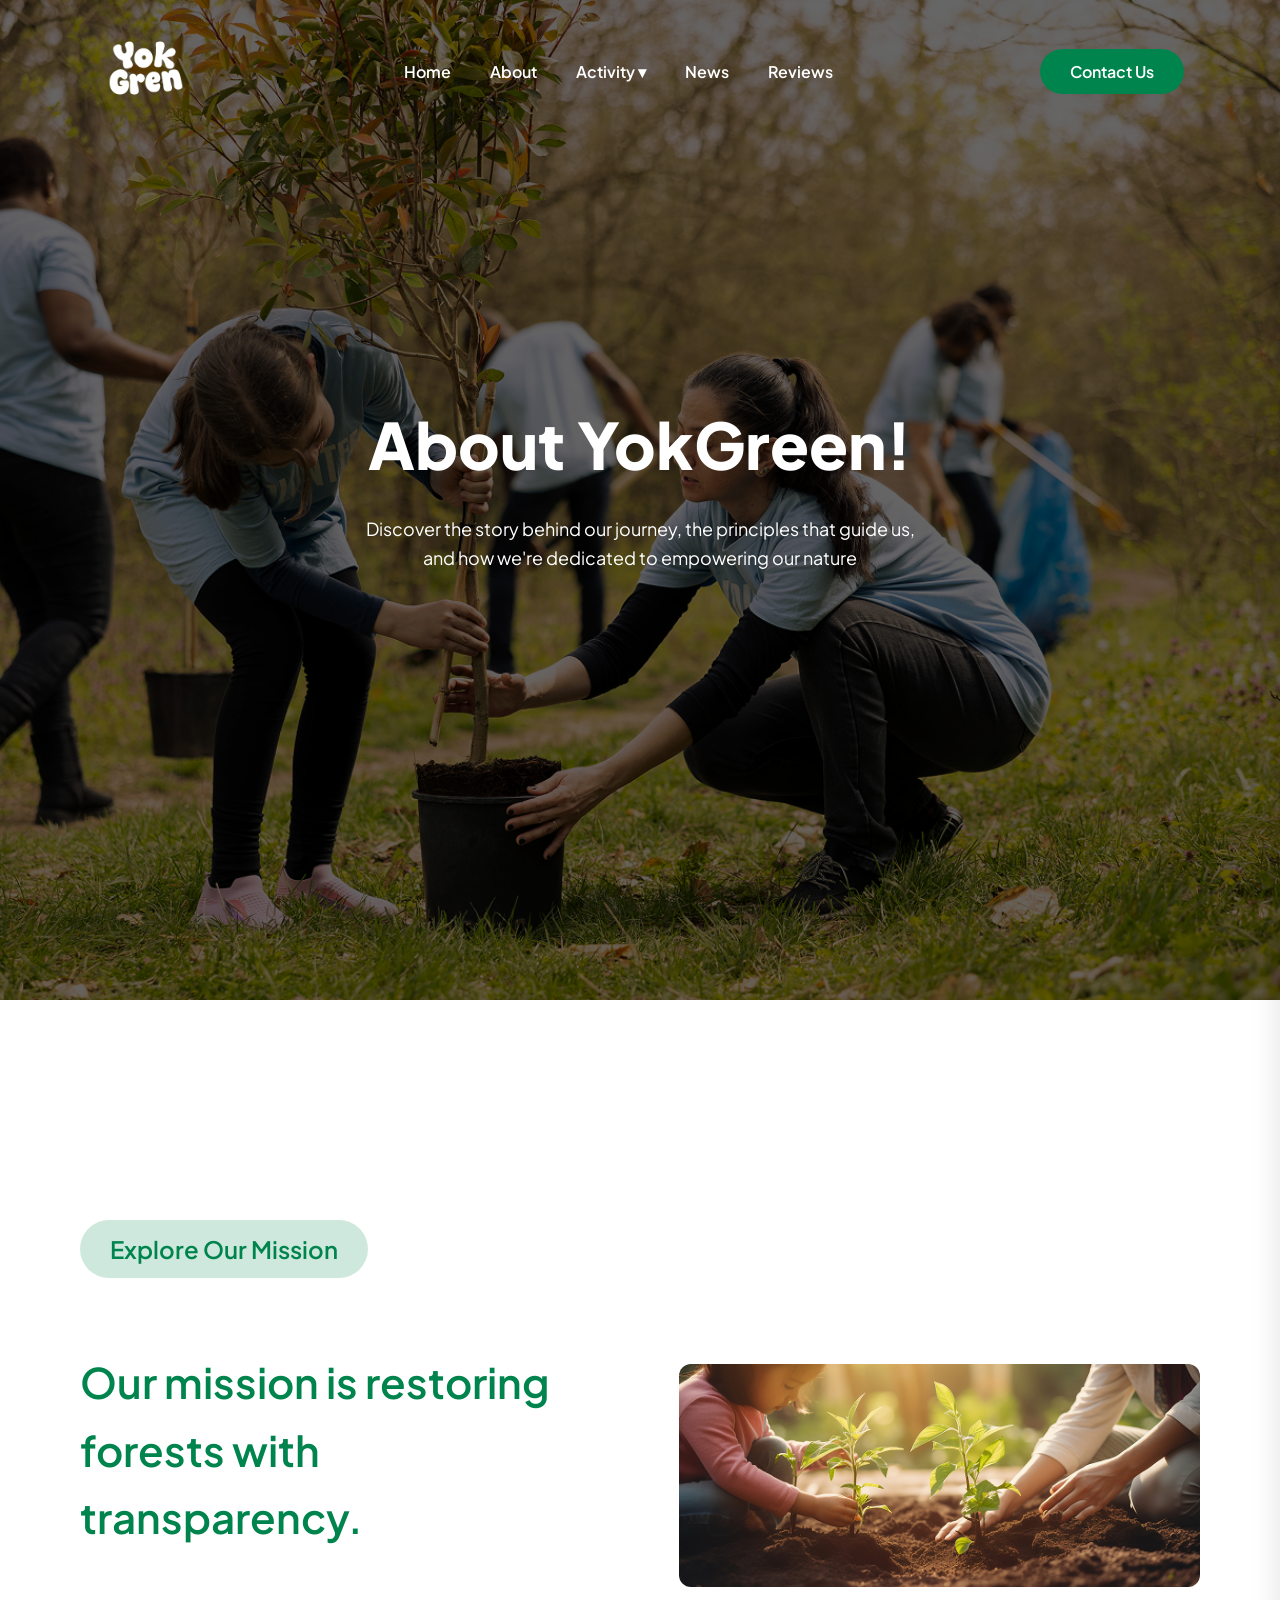
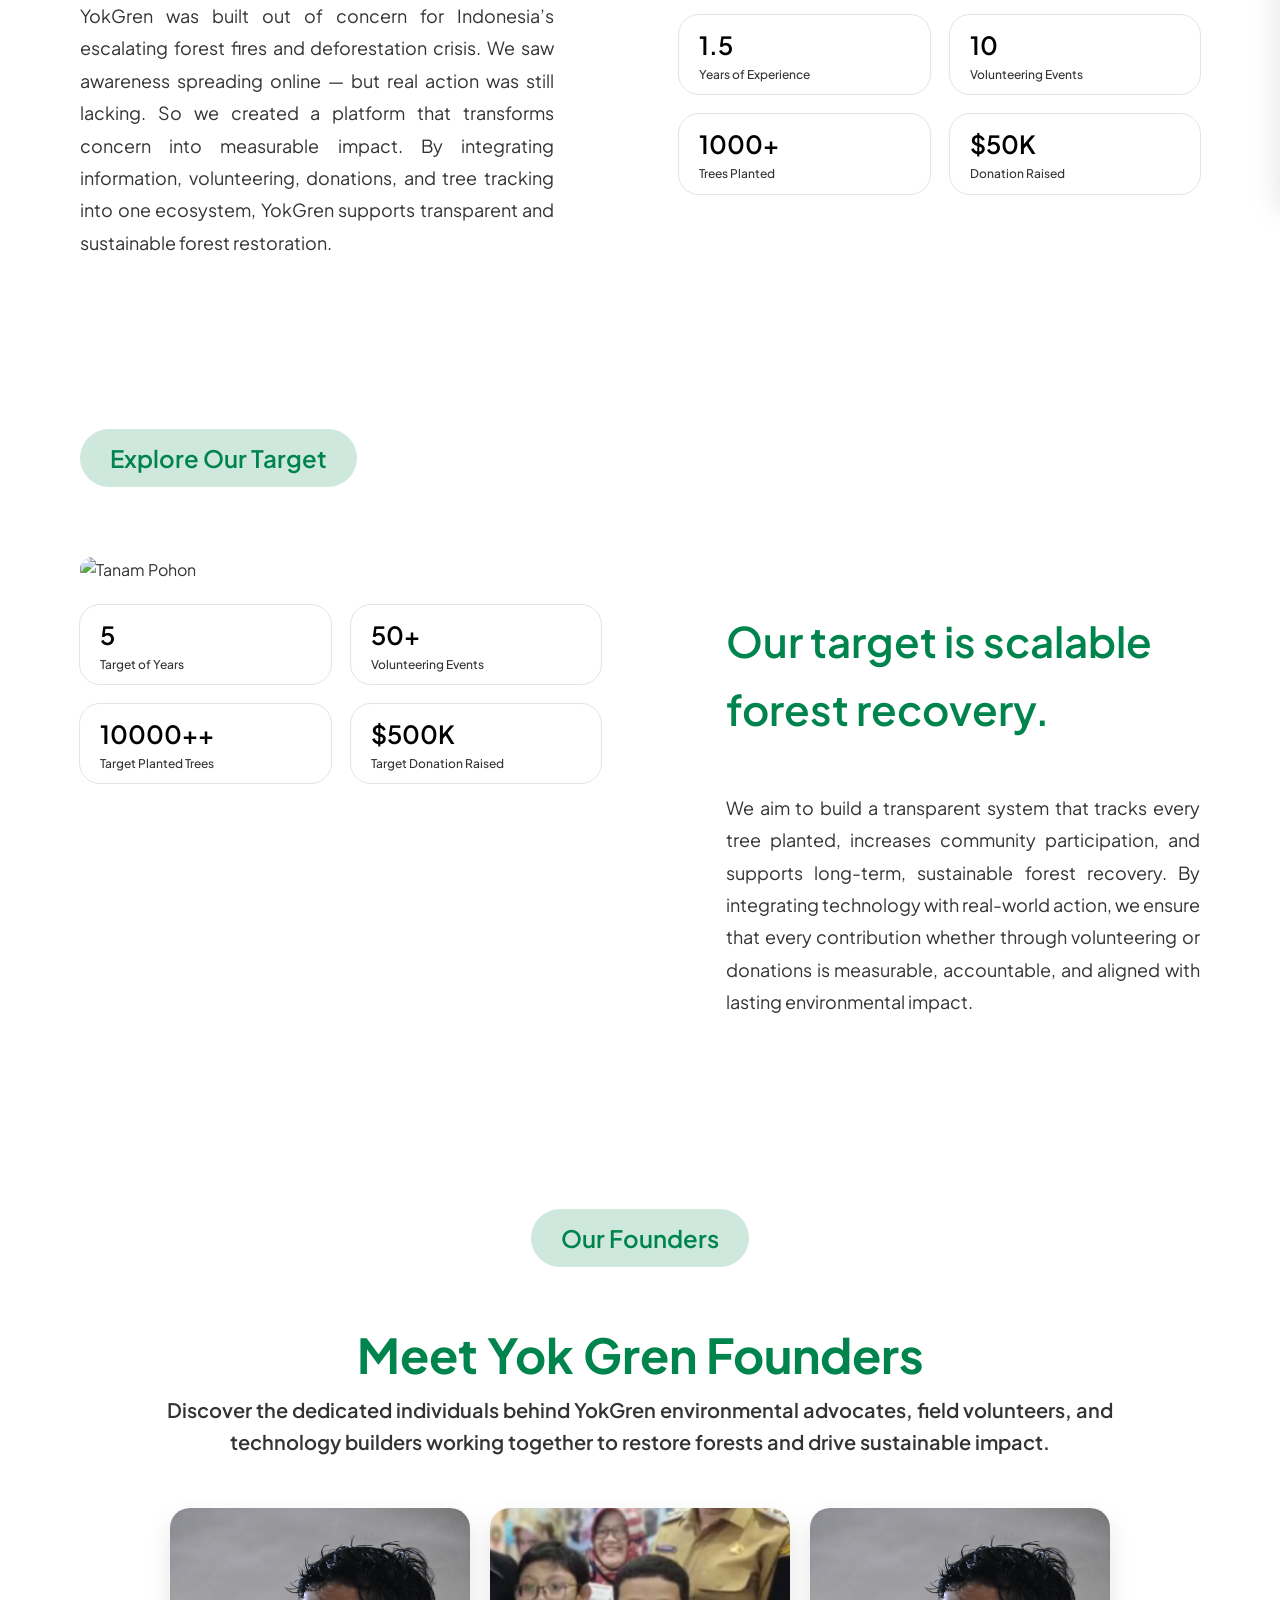
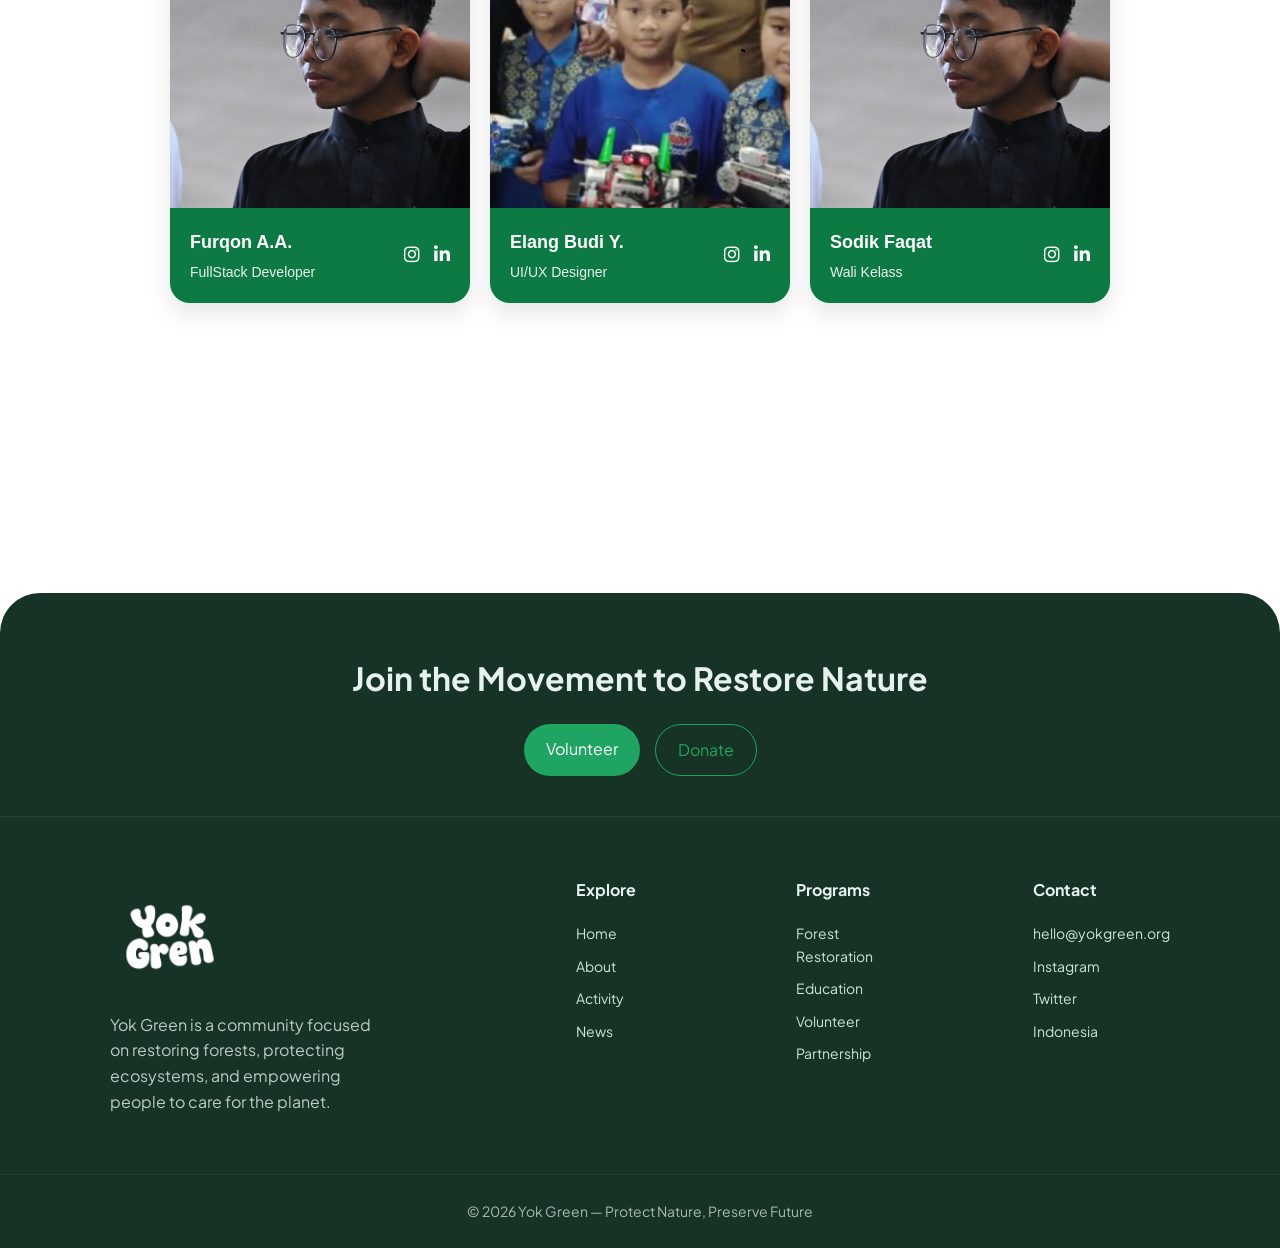
==== AboutUs/about.html @ 097be579 "Initial commit Yok Green" ====
<!DOCTYPE html>
<html lang="en">

<head>
    <meta charset="UTF-8">
    <meta name="viewport" content="width=device-width, initial-scale=1.0">

    <!-- Google Font  -->
    <link rel="preconnect" href="https://fonts.googleapis.com">
    <link rel="preconnect" href="https://fonts.gstatic.com" crossorigin>
    <link href="https://fonts.googleapis.com/css2?family=Plus+Jakarta+Sans:ital,wght@0,200..800;1,200..800&display=swap"
        rel="stylesheet">
    <!-- Google Font  -->
    <link rel="stylesheet" href="about.css">
    <link rel="icon" href="/Assets/Logo Primary 1.png">
    <link rel="stylesheet"
        href="https://fonts.googleapis.com/css2?family=Material+Symbols+Outlined:opsz,wght,FILL,GRAD@20,400,0,0&icon_names=arrow_outward" />

    <!-- Swiper JS -->
    <link rel="stylesheet" href="https://cdn.jsdelivr.net/npm/swiper@12/swiper-bundle.min.css" />
    <script src="https://cdn.jsdelivr.net/npm/swiper@12/swiper-bundle.min.js"></script>

    <!-- Awesome Font -->
    <link rel="stylesheet" href="https://cdnjs.cloudflare.com/ajax/libs/font-awesome/6.5.0/css/all.min.css">

    <script defer src="/AboutUs/about.js"></script>
    <title>Yok Green - Komunitas Penghijauan Asli Indonesia!</title>
</head>

<body>

    <header>
         <nav>
            <div class="nav-img">
                <img src="/Assets/Logo White.png" alt="Logo Yok Green">
            </div>
            <ul class="nav-links">
                <li><a href="/index.html">Home</a></li>
                <li><a href="/AboutUs/about.html">About</a></li>
                <li class="dropdown">
                    <a href="#">Activity ▾</a>

                    <ul class="dropdown-menu">
                        <li><a href="#Donation">Donation</a></li>
                        <li><a href="/Activity/activity.html">Activity</a></li>
                    </ul>
                </li>
                <li><a href="/News/News.html">News</a></li>
               
                <li><a href="/Reviews/review.html">Reviews</a></li>
            </ul>
            <a href="#Contact Us" class="button" id="ContactUs">Contact Us</a>

            <!-- Burger Button -->
            <button class="burger" id="burgerBtn" aria-label="Open menu" aria-expanded="false">
                <span></span><span></span><span></span>
            </button>
        </nav>

        <div class="overlay" id="overlay"></div>

        <aside class="drawer" id="drawer" aria-hidden="true">
            <div class="drawer-top">
                <p>Menu</p>
                <button class="drawer-close" id="closeBtn" aria-label="Close menu">✕</button>
            </div>

            <ul class="drawer-links">
                <li><a href="/index.html">Home</a></li>
                <li><a href="/AboutUs/about.html">About</a></li>
                <li class="dropdown">
                    <a href="#">Activity ▾</a>

                    <ul class="dropdown-menu">
                        <li><a href="#Donation">Donation</a></li>
                        <li><a href="/Activity/activity.html">Volunteering</a></li>
                    </ul>
                </li>
                <li><a href="/News/News.html">News</a></li>
               
                <li><a href="/Reviews/review.html">Reviews</a></li>
            </ul>

            <a href="#Contact" class="contact drawer-contact">Contact Us</a>
        </aside>



        <div class="hero-sec">
            <h1>About YokGreen!</h1>
            <p>Discover the story behind our journey, the principles that guide us, and how we're dedicated to
                empowering our nature</p>
        </div>
    </header>

    <main>
        <div class="mission">

            <p class="secondary-T">Explore Our Mission</p>
            <div class="miscontent">
                <div class="textcontent">
                    <h2 id="desktop">Our mission is restoring forests with transparency.</h2>
                    <p>YokGren was built out of concern for Indonesia’s escalating forest fires and deforestation
                        crisis.
                        We saw awareness spreading online — but real action was still lacking. So we created a platform
                        that
                        transforms concern into measurable impact. By integrating information, volunteering, donations,
                        and
                        tree tracking into one ecosystem, YokGren supports transparent and sustainable forest
                        restoration.
                    </p>
                </div>

                <div class="misgrup">
                    <h2 id="responsive">Our mission is restoring forests with transparency.</h2>

                    <div class="mission-img">
                        <img src="/Assets/tanam2.png" alt="Tanam Pohon">
                    </div>
                    <div class="misgrid">
                        <div class="misgrid-item">
                            <h3>1.5</h3>
                            <p>Years of Experience</p>
                        </div>
                        <div class="misgrid-item">
                            <h3>10</h3>
                            <p>Volunteering Events</p>
                        </div>
                        <div class="misgrid-item">
                            <h3>1000+</h3>
                            <p>Trees Planted</p>
                        </div>
                        <div class="misgrid-item">
                            <h3>$50K</h3>
                            <p>Donation Raised</p>
                        </div>
                    </div>
                </div>

            </div>

        </div>

        <div class="mission">

            <p class="secondary-T">Explore Our Target</p>
            <div class="miscontent2">
                <div class="textcontent">
                    <h2 id="desktop">Our target is scalable forest recovery.</h2>
                    <p>We aim to build a transparent system that tracks every tree planted, increases community
                        participation, and supports long-term, sustainable forest recovery. By integrating technology
                        with real-world action, we ensure that every contribution whether through volunteering or
                        donations is measurable, accountable, and aligned with lasting environmental impact.
                    </p>
                </div>

                <div class="misgrup">
                    <h2 id="responsive">Our target is scalable forest recovery.</h2>

                    <div class="mission-img">
                        <img src="/Assets/tanam pohon.jpg" alt="Tanam Pohon">
                    </div>
                    <div class="misgrid">
                        <div class="misgrid-item">
                            <h3>5</h3>
                            <p>Target of Years</p>
                        </div>
                        <div class="misgrid-item">
                            <h3>50+</h3>
                            <p>Volunteering Events</p>
                        </div>
                        <div class="misgrid-item">
                            <h3>10000++</h3>
                            <p>Target Planted Trees</p>
                        </div>
                        <div class="misgrid-item">
                            <h3>$500K</h3>
                            <p>Target Donation Raised</p>
                        </div>
                    </div>
                </div>

            </div>

        </div>
        <section id="founder"></section>

        <div class="Founder">
            <p class="secondary-T">
                Our Founders
            </p>
            <div class="founder-text">
                <h2>Meet Yok Gren Founders</h2>
                <p>Discover the dedicated individuals behind YokGren environmental advocates, field volunteers, and
                    technology builders working together to restore forests and drive sustainable impact.</p>
            </div>

            <div class="founder-card">
                <div class="profile-card">
                    <div class="card-image">
                        <img src="/Assets/Furqon.jpeg" alt="Profile">
                    </div>

                    <div class="card-info">
                        <div class="text">
                            <h3>Furqon A.A.</h3>
                            <p>FullStack Developer</p>
                        </div>

                        <div class="social">
                            <a href="#"><i class="fa-brands fa-instagram"></i></a>
                            <a href="#"><i class="fa-brands fa-linkedin-in"></i></a>
                        </div>
                    </div>
                </div>

                <div class="profile-card">
                    <div class="card-image">
                        <img src="/Assets/elang.png" alt="Profile">
                    </div>

                    <div class="card-info">
                        <div class="text">
                            <h3>Elang Budi Y.</h3>
                            <p>UI/UX Designer</p>
                        </div>

                        <div class="social">
                            <a href="#"><i class="fa-brands fa-instagram"></i></a>
                            <a href="#"><i class="fa-brands fa-linkedin-in"></i></a>
                        </div>
                    </div>
                </div>
                <div class="profile-card">
                    <div class="card-image">
                        <img src="/Assets/Furqon.jpeg" alt="Profile">
                    </div>

                    <div class="card-info">
                        <div class="text">
                            <h3>Sodik Faqat</h3>
                            <p>Wali Kelass</p>
                        </div>

                        <div class="social">
                            <a href="#"><i class="fa-brands fa-instagram"></i></a>
                            <a href="#"><i class="fa-brands fa-linkedin-in"></i></a>
                        </div>
                    </div>
                </div>

            </div>
        </div>
    </main>

    <footer class="footer">

        <div class="footer-top">
            <h2>Join the Movement to Restore Nature</h2>
            <div class="footer-cta">
                <a href="#" class="btn-primary">Volunteer</a>
                <a href="#" class="btn-outline">Donate</a>
            </div>
        </div>

        <div class="footer-main">

            <div class="footer-brand">
                <img src="/Assets/Logo White.png" alt="Yok Green logo">
                <p>
                    Yok Green is a community focused on restoring forests,
                    protecting ecosystems, and empowering people to care
                    for the planet.
                </p>
            </div>

            <div class="footerlinksG">

                <div class="footer-links">
                    <h4>Explore</h4>
                    <a href="#">Home</a>
                    <a href="#">About</a>
                    <a href="#">Activity</a>
                    <a href="#">News</a>
                </div>

                <div class="footer-links">
                    <h4>Programs</h4>
                    <a href="#">Forest Restoration</a>
                    <a href="#">Education</a>
                    <a href="#">Volunteer</a>
                    <a href="#">Partnership</a>
                </div>

                <div class="footer-links">
                    <h4>Contact</h4>
                    <a href="#">hello@yokgreen.org</a>
                    <a href="#">Instagram</a>
                    <a href="#">Twitter</a>
                    <a href="#">Indonesia</a>
                </div>

            </div>
        </div>

        <div class="footer-bottom">
            © 2026 Yok Green — Protect Nature, Preserve Future
        </div>

    </footer>


</body>

</html>
---- AboutUs/about.css ----
* {
    margin: 0;
    padding: 0;
    box-sizing: border-box;
}

body {
    font-family: "Plus Jakarta Sans", sans-serif;
    background-color: #fff;
    color: #333;
    line-height: 1.6;
    /* padding: 20px; */
}

header {
    background-image: url("/Assets/foto2.png");
    background-size: cover;
    background-position: center;
    height: 1000px;
    margin-bottom: 200px;
}

nav {
    display: flex;
    gap: 3rem;
    align-items: center;
    justify-content: space-between;
    max-width: 1120px;
    margin: 0 auto;
    padding: 18px 16px;
}

.nav-links {
    list-style: none;
    display: flex;
    gap: 15px;
}

.nav-links li a {
    text-decoration: none;
    color: #fff;
    font-weight: 600;
    padding: 8px 12px;
    border-radius: 4px;
    transition: background-color 0.3s, color 0.3s;
}

.nav-img img {
    width: 100px;
    /* height: 56px; */
}

.dropdown {
    position: relative;
}

.dropdown-menu {
    position: absolute;
    top: 100%;
    left: 0;

    background: #00844D;
    list-style: none;

    padding: 10px 0;
    margin: 0;

    width: 180px;

    box-shadow: 0 10px 20px rgba(0, 0, 0, 0.1);

    display: none;
    border-bottom-left-radius: 20px;
    border-bottom-right-radius: 20px;

}

.dropdown-menu {
    opacity: 0;
    transform: translateY(10px);
    pointer-events: none;
}

.dropdown:hover .dropdown-menu {
    opacity: 1;
    transform: translateY(0);
    pointer-events: auto;
    display: block;
    transition: 0.3s ease-in-out;
}

.dropdown-menu li {
    padding: 5px 20px;
    border-radius: 5px;
}

.dropdown-menu li:hover {
    background: #017a48;
}

.button {
    text-decoration: none;
    padding: 10px 30px;
    background-color: #00844D;
    color: white;
    border-radius: 50px;
    font-weight: 600;
}

.burger {
    display: none;
    width: 44px;
    height: 44px;
    border: 1px solid rgba(0, 0, 0, .08);
    border-radius: 12px;
    cursor: pointer;
    background-color: #f4f4f4;
    align-items: center;
    justify-content: center;
    gap: 5px;
    flex-direction: column;
}

.burger span {
    display: block;
    width: 18px;
    height: 2px;
    background: #333;
    border-radius: 99px;
}

.overlay {
    position: fixed;
    inset: 0;
    background: rgba(0, 0, 0, .35);
    backdrop-filter: blur(2px);
    opacity: 0;
    pointer-events: none;
    /* biar gak bisa diklik saat hidden */
    transition: opacity .25s ease;
    z-index: 100;
}

.overlay.active {
    opacity: 1;
    pointer-events: auto;
    /* baru bisa diklik pas aktif */
}

.drawer {
    position: fixed;
    top: 0;
    right: 0;
    height: 200dvh;
    width: min(82vw, 360px);
    background: #fff;
    z-index: 110;

    transform: translateX(100%);
    /* ngumpet ke kanan */
    transition: transform .28s ease;

    padding: 18px;
    display: flex;
    flex-direction: column;
    gap: 16px;
    box-shadow: 0 10px 30px rgba(0, 0, 0, .12);
}

.drawer.open {
    transform: translateX(0);
    /* muncul */
}

.drawer-top {
    display: flex;
    align-items: center;
    justify-content: space-between;
}

.drawer-top p {
    margin: 0;
    font-weight: 800;
}

.drawer-close {
    width: 40px;
    height: 40px;
    border-radius: 12px;
    border: 1px solid rgba(0, 0, 0, .08);
    background: #fff;
    cursor: pointer;
    font-size: 18px;
}

.drawer-links {
    list-style: none;
    padding: 0;
    margin: 0;
    display: flex;
    flex-direction: column;
    gap: 10px;
}

.drawer-links a {
    display: block;
    padding: 10px 12px;
    border-radius: 12px;
    text-decoration: none;
    color: #333;
    font-weight: 700;
}

.drawer-links a:hover {
    background: rgba(0, 132, 77, .08);
}

.drawer-contact {
    margin-top: auto;
    /* dorong tombol ke bawah */
    text-align: center;
}


.hero-sec {
    margin-top: 90px;
    display: flex;
    flex-direction: column;
    align-items: center;
    justify-content: center;
    text-align: center;
    max-width: 560px;
    width: 100%;
    margin: 250px auto 0;
}

.hero-sec h1 {
    font-size: 64px;
    margin-bottom: 20px;
    font-weight: 800;
    color: #fff;
}

.hero-sec p {
    color: #fff;
    font-size: 18px;
    margin-bottom: 20px;

}

main {
    font-family: "Plus Jakarta Sans", sans-serif;
    background-color: #fff;
    color: #333;
    line-height: 1.6;
    padding: 20px;
    display: flex;
    justify-content: center;
    flex-direction: column;
    margin-bottom: 100px;
}


.mission {
    display: flex;
    flex-direction: column;
    justify-content: flex-start;
    text-align: left;
    gap: 20px;
    max-width: 1120px;
    width: 100%;
    margin: 0 auto 20px;
}

.miscontent {
    display: flex;
    gap: 125px;
    margin-bottom: 150px;
}

.miscontent2 {
    margin-top: 50px;
    display: flex;
    gap: 125px;
    flex-direction: row-reverse;
    margin-bottom: 150px;

}

.secondary-T {
    font-size: 24px;
    font-weight: 600;
    color: #00844D;
    background-color: #CFE8DD;
    padding: 10px 30px;
    border-radius: 50px;
    width: fit-content;
}

.mission h2 {
    font-size: 42px;
    font-weight: 600;
    color: #00844D;
    margin: 50px 0 50px;
}

#responsive{
    display: none;
}
#desktop{
    display: block;
}

.textcontent {
    max-width: 474px;
}

.textcontent p {
    font-size: 18px;
    color: #333;
    line-height: 1.8;
    text-align: justify;
}

.mission-img img {
    max-width: 568px;
    width: 100%;
    max-height: 243px;
    height: 100%;
    border-radius: 12px;
    object-fit: cover;
}

.misgrup {
    display: flex;
    flex-direction: column;
    max-width: 568px;
    gap: 22px;
    width: 100%;
}

.misgrid {
    display: grid;
    grid-template-columns: repeat(2, 1fr);
    gap: 20px;
}

.misgrid-item {
    display: flex;
    flex-direction: column;
    outline: #e4e4e4 solid 1px;
    padding: 10px 20px;
    border-radius: 20px;
}

.misgrid-item h3 {
    font-size: 25px;
    font-weight: 600;
    color: #000;
}

.misgrid-item p {
    font-size: 12px;
    font-weight: 500;
    color: #333;
    margin: 0;
}

.miscontent {
    align-items: center;
}

.Founder {
    max-width: 978px;
    width: 100%;
    margin: 20px auto 150px;
    display: flex;
    align-items: center;
    justify-content: center;
    flex-direction: column;
}

.founder-text {
    text-align: center;
    margin-top: 50px;
    margin-bottom: 50px;
}

.founder-text h2 {
    font-size: 48px;
    color: #00844D;

}

.founder-text p {
    font-size: 20px;
    font-weight: 600;
}






.founder-card {
    display: grid;
    grid-template-columns: repeat(3, 1fr);
    gap: 20px;
}

.profile-card {
    width: 300px;
    border-radius: 20px;
    overflow: hidden;
    /* penting biar image ikut rounded */
    box-shadow: 0 10px 25px rgba(0, 0, 0, 0.1);
    background: white;
    font-family: 'Poppins', sans-serif;
}

/* Gambar atas */
.card-image img {
    width: 100%;
    height: 300px;
    object-fit: cover;
    display: block;
}

/* Bagian bawah hijau */
.card-info {
    background: #0e7a43;
    color: white;
    padding: 20px;
    display: flex;
    justify-content: space-between;
    align-items: center;
}

/* Text */
.card-info h3 {
    margin: 0;
    font-size: 18px;
}

.card-info p {
    margin: 4px 0 0;
    font-size: 14px;
    opacity: 0.9;
}

/* Social icon */
.social a {
    color: white;
    font-size: 18px;
    margin-left: 10px;
    transition: 0.3s;
}

.social a:hover {
    opacity: 0.7;
}

.profile-card {
    transition: transform 0.3s ease;
}

.profile-card:hover {
    transform: translateY(-10px);
}


/* Footer */

.footer {
    background: #0e2a1f;
    color: #e6f2ed;
    margin-top: 120px;
    border-top-left-radius: 40px;
    border-top-right-radius: 40px;
}

/* CTA SECTION */

.footer-top {
    text-align: center;
    padding: 60px 20px 40px;
    border-bottom: 1px solid rgba(255, 255, 255, 0.08);
}

.footer-top h2 {
    font-size: 32px;
    margin-bottom: 20px;
}

.footer-cta {
    display: flex;
    justify-content: center;
    gap: 15px;
}

.btn-primary {
    background: #1fa463;
    color: white;
    padding: 12px 22px;
    border-radius: 999px;
    text-decoration: none;
}

.btn-outline {
    border: 1px solid #1fa463;
    padding: 12px 22px;
    border-radius: 999px;
    text-decoration: none;
    color: #1fa463;
}




/* MAIN FOOTER */

.footer-main {
    max-width: 1100px;
    margin: auto;
    padding: 60px 20px;
    display: grid;
    grid-template-columns: 2fr 1fr;
    gap: 200px;
}

.footer-brand {
    display: flex;
    flex-direction: column;

}

.footer-brand img {
    width: 120px;
    margin-bottom: 15px;
}

.footer-brand p {
    line-height: 1.6;
    opacity: 0.8;
}

.footer-links {
    display: flex;
    flex-direction: column;
    gap: 10px;
}

.footerlinksG {
    display: flex;
    flex-direction: row;
    gap: 10rem;
}

.footer-links h4 {
    margin-bottom: 10px;
}

.footer-links a {
    text-decoration: none;
    color: #cfe5db;
    font-size: 14px;
}

/* BOTTOM */

.footer-bottom {
    text-align: center;
    padding: 25px;
    border-top: 1px solid rgba(255, 255, 255, 0.08);
    font-size: 14px;
    opacity: 0.7;
}

.footer {
    background:
        linear-gradient(rgba(10, 40, 25, 0.95), rgba(10, 40, 25, 0.95)),
        url('/Assets/forest-texture.jpg');
    background-size: cover;
}

/* Responsive */
@media (max-width: 820px) {
    .nav-links {
        display: none;
        /* sembunyiin menu desktop */
    }

    #ContactUs {
        display: none;
        /* contact pindah ke drawer */
    }

    .burger {
        display: inline-flex;
        /* munculin burger */
    }


    .hero-sec {
        margin-bottom: 20px;
        margin: 90px auto 20px;
        text-align: center;
        align-items: center;
    }

    .hero-sec h1 {
        font-size: 90px;
        font-weight: 700;
        color: #fff;
        margin: 0 auto 40px;
    }

    .hero-sec p {
        font-size: 15px;
        color: #fff;
        margin: 0 auto 40px;
    }

    /* Mobile  */

    @media (max-width: 768px) {
        header {
            height: 100vh;
        }

        .nav-links {
            display: none;
            /* sembunyiin menu desktop */
        }

        .contact {
            display: none;
            /* contact pindah ke drawer */
        }

        .burger {
            display: inline-flex;
            /* munculin burger */
        }

        .hero-sec {
            width: 70%;
            margin-bottom: 20px;
            margin: 90px auto 20px;
            text-align: center;
            align-items: center;
        }

        .hero-sec h1 {
            font-size: 48px;
            font-weight: 700;
            color: #fff;
            margin: 0 auto 40px;
        }

        .hero-sec p {
            font-size: 14px;
            color: #fff;
            margin: 0 auto 40px;
        }

        .secondary-T {
            font-size: 18px;
            padding: 8px 20px;
        }

        /* footer */

        .footer-main {
            max-width: 414px;
            margin: auto;
            padding: 60px 20px;
            display: grid;
            grid-template-columns: 1fr;
            gap: 40px;
            justify-content: center;
            align-items: center;

        }

        .footerlinksG {
            display: flex;
            flex-direction: column;
            gap: 20px;
            justify-content: center;
            align-items: center;
            text-align: center;
        }

        .footer-brand {
            justify-content: center;
            text-align: center;
            align-items: center;
        }


        .mission {
            text-align: center;
            justify-content: center;
            align-items: center;
        }

        .miscontent {
            flex-direction: column-reverse;
        }
        #desktop{
            display: none;
        }

        #responsive{
            display: block;
        }

        .miscontent{
            gap: 30px;
        }

        .miscontent2{
            gap: 30px;
        }

        .miscontent2 {
            flex-direction: column-reverse;
        }
    }
}
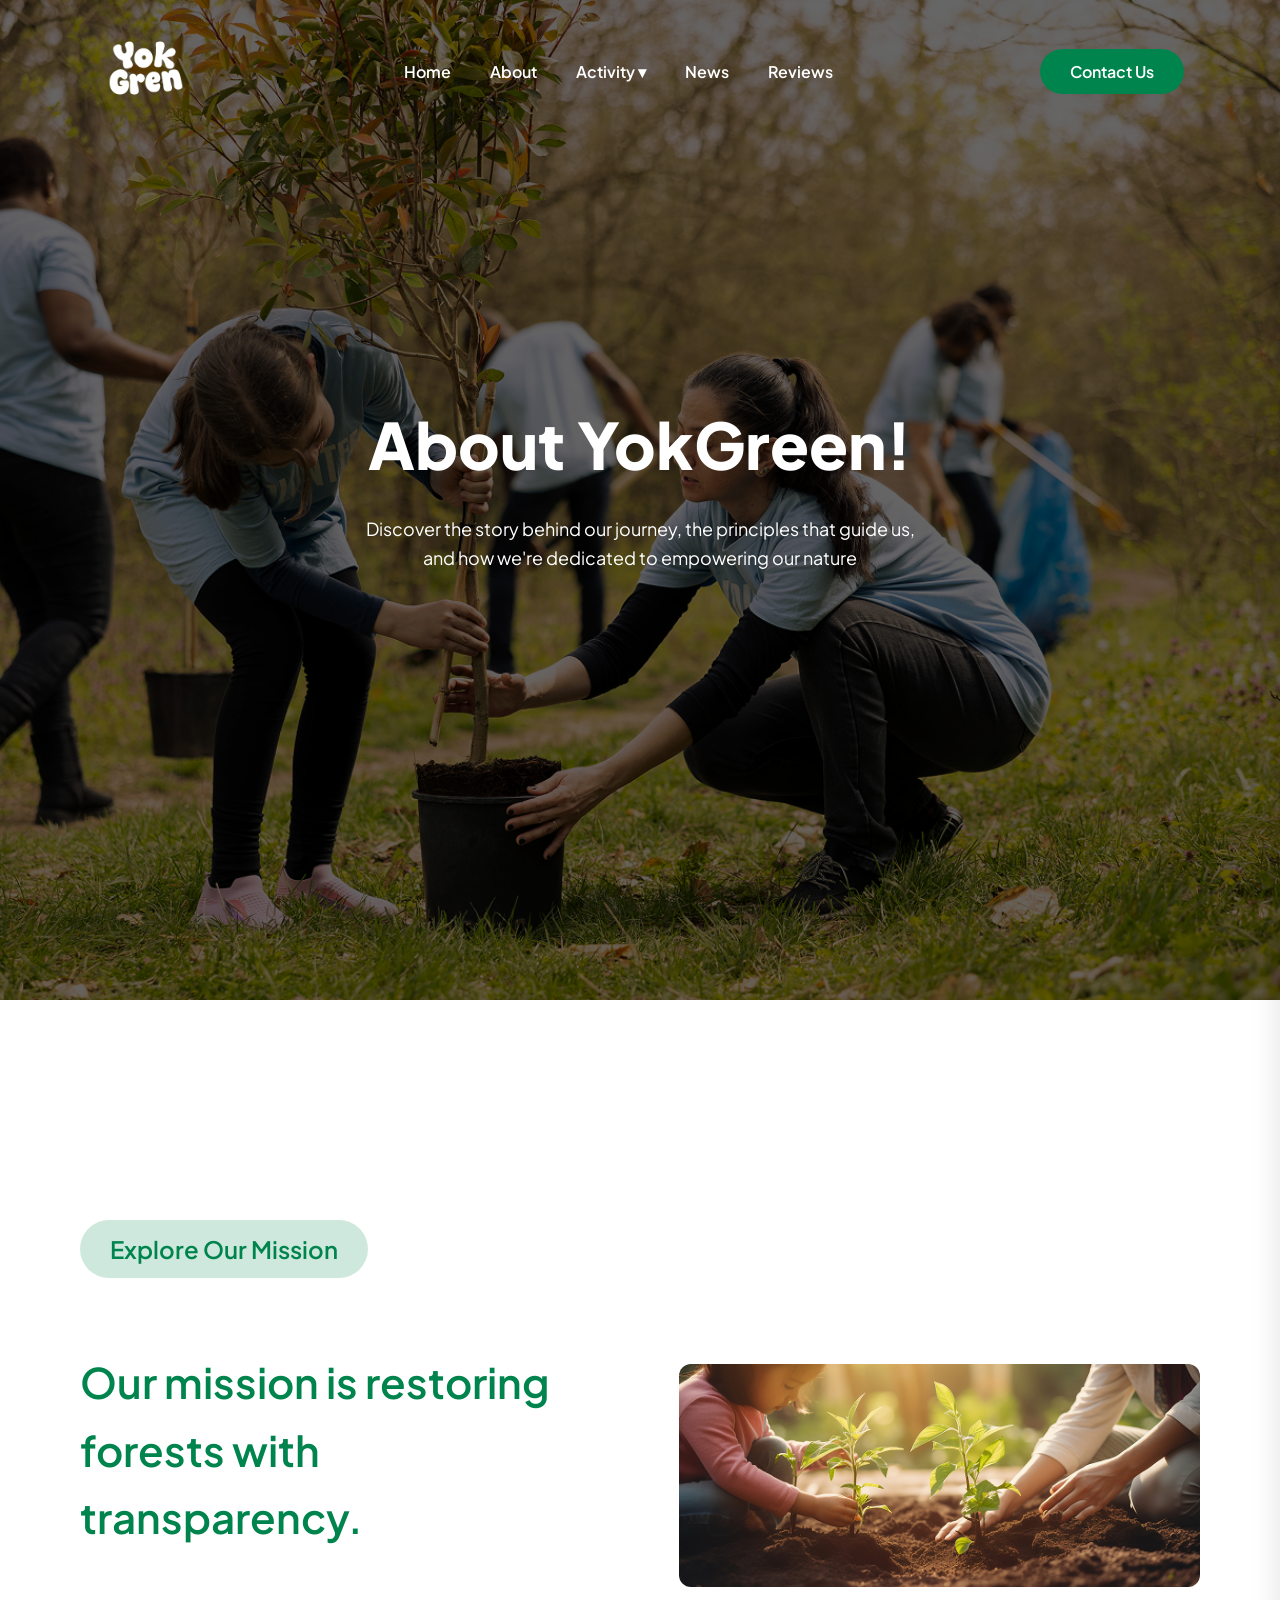
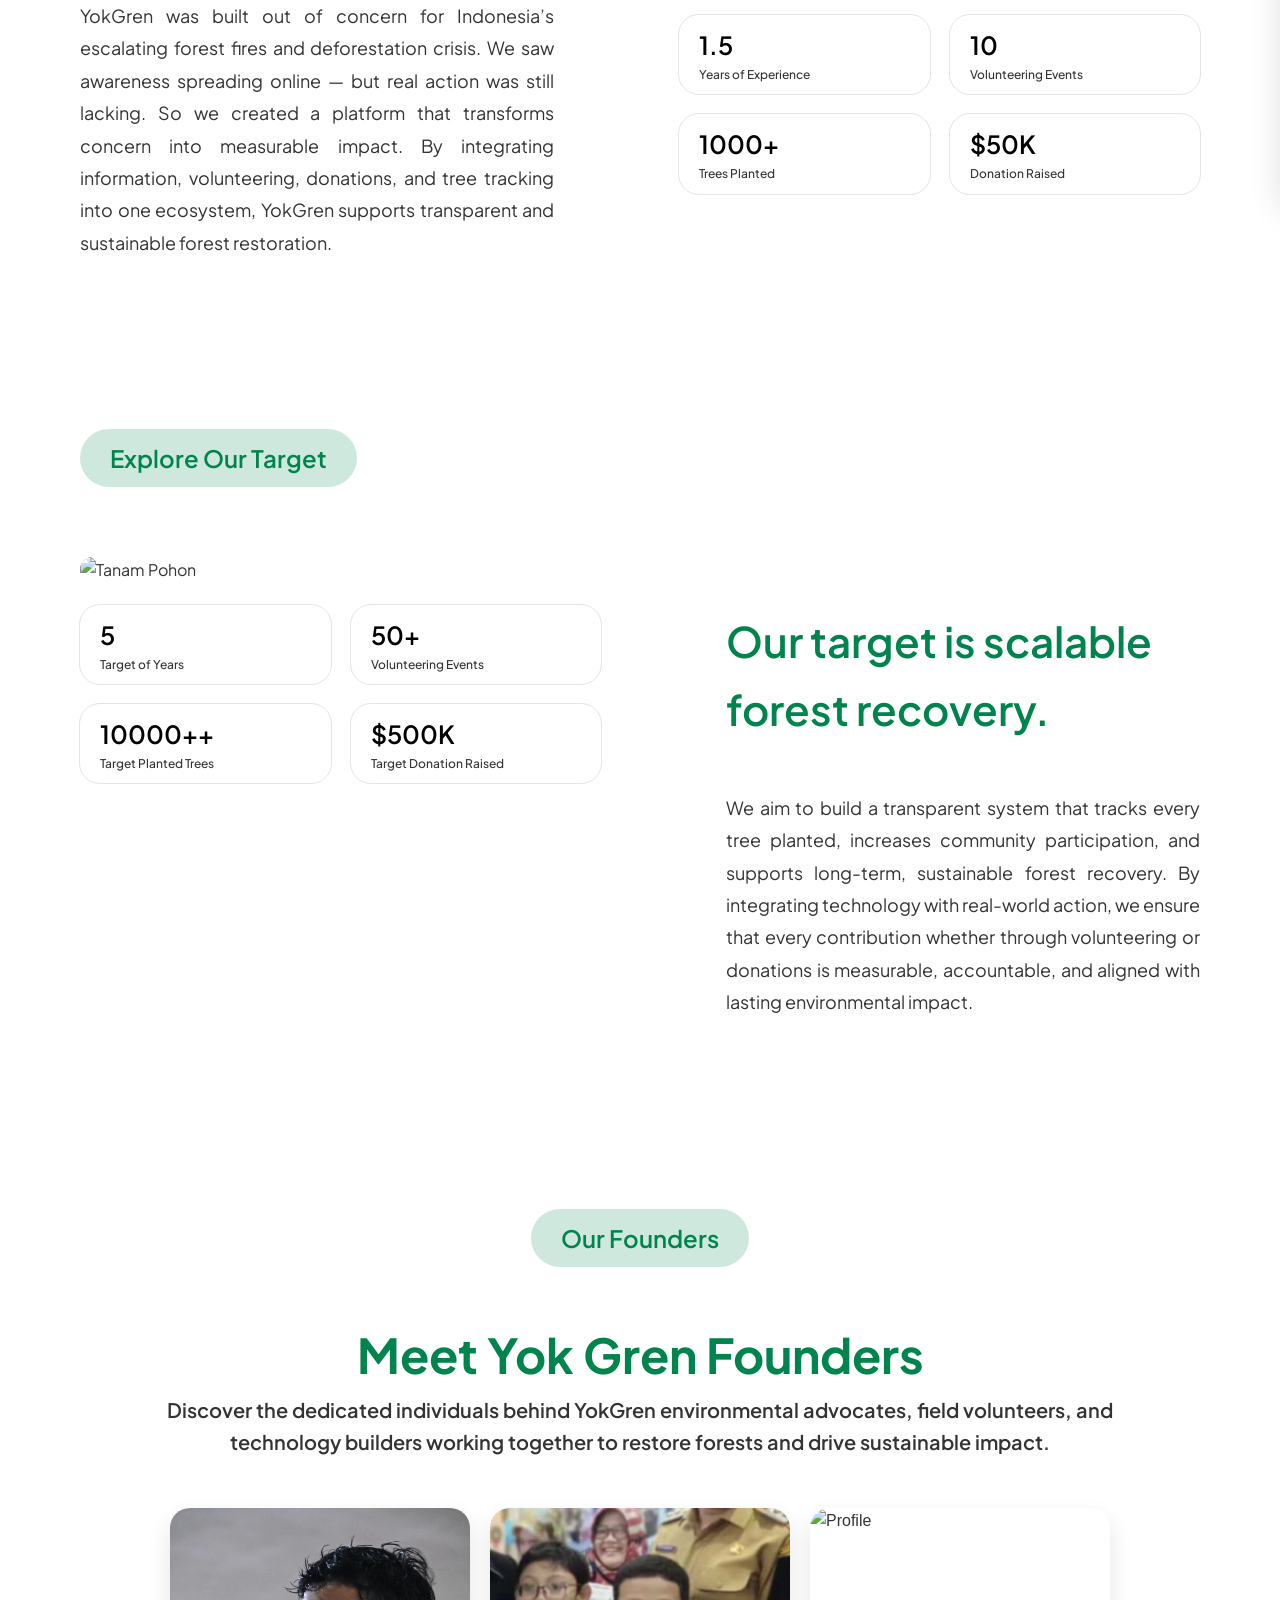
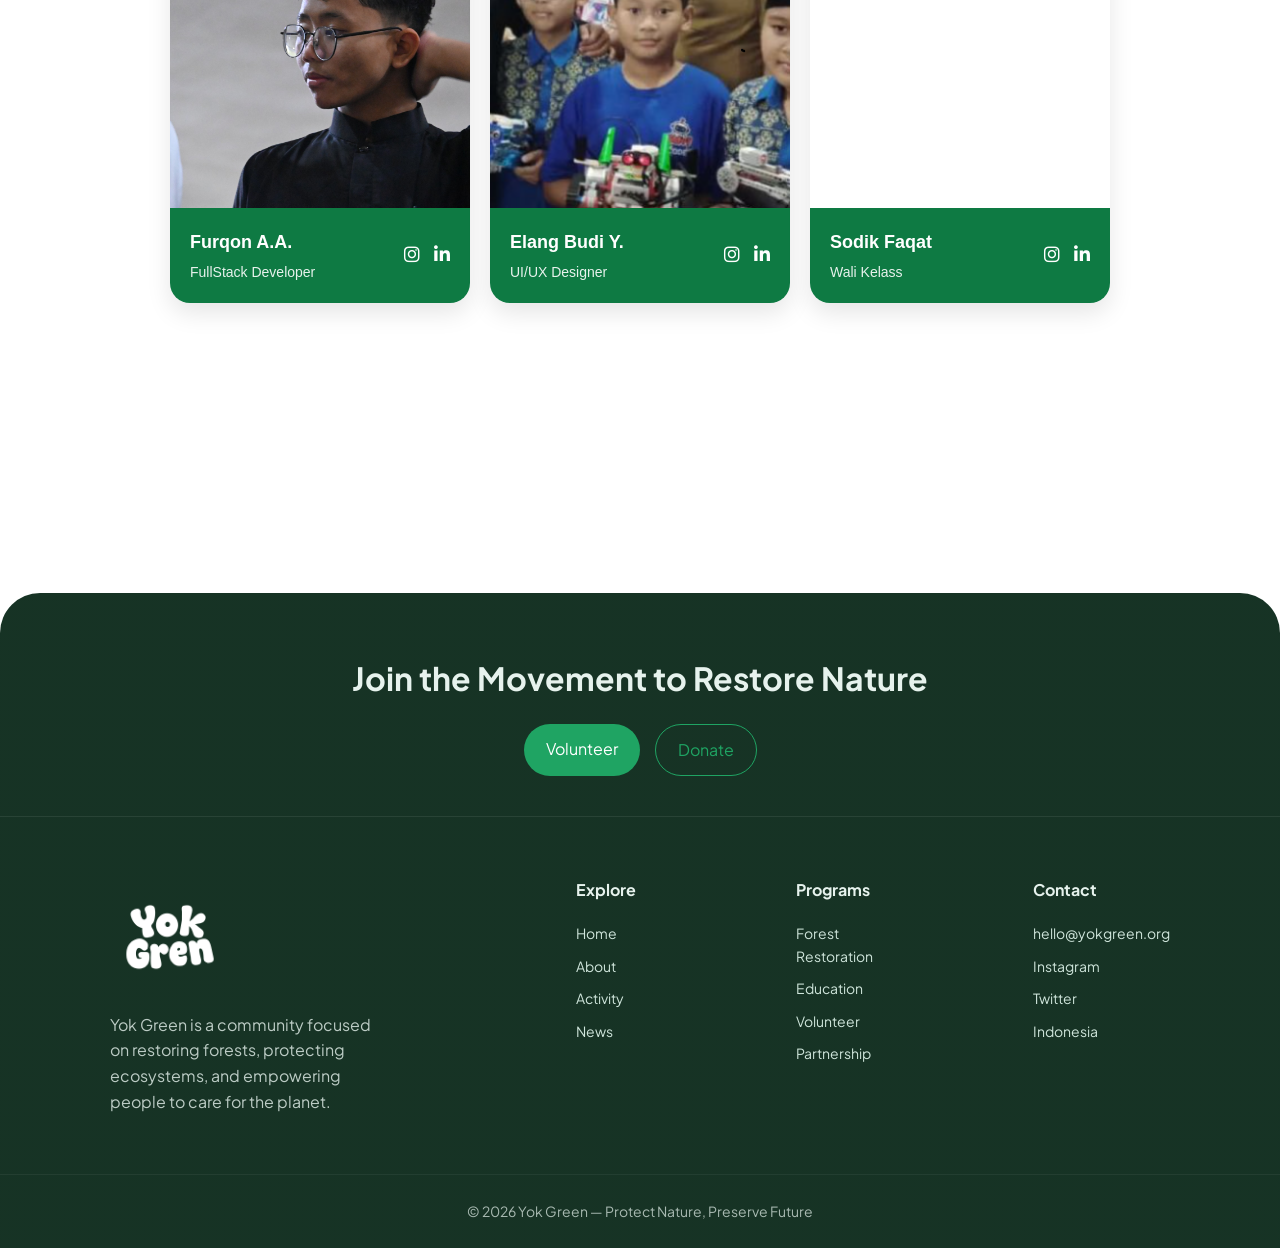
==== commit 17377327: "Sodik Photo Update" ====
--- a/AboutUs/about.html
+++ b/AboutUs/about.html
@@ -41,7 +41,7 @@
                     <a href="#">Activity ▾</a>
 
                     <ul class="dropdown-menu">
-                        <li><a href="#Donation">Donation</a></li>
+                        <li><a href="/Donation/Donation.html">Donation</a></li>
                         <li><a href="/Activity/activity.html">Activity</a></li>
                     </ul>
                 </li>
@@ -49,7 +49,7 @@
                
                 <li><a href="/Reviews/review.html">Reviews</a></li>
             </ul>
-            <a href="#Contact Us" class="button" id="ContactUs">Contact Us</a>
+            <a href="https://chat.whatsapp.com/Ks0LJRbFTwXD7dN1QU3ToA" class="button" id="ContactUs">Contact Us</a>
 
             <!-- Burger Button -->
             <button class="burger" id="burgerBtn" aria-label="Open menu" aria-expanded="false">
@@ -72,7 +72,7 @@
                     <a href="#">Activity ▾</a>
 
                     <ul class="dropdown-menu">
-                        <li><a href="#Donation">Donation</a></li>
+                        <li><a href="/Donation/Donation.html">Donation</a></li>
                         <li><a href="/Activity/activity.html">Volunteering</a></li>
                     </ul>
                 </li>
@@ -81,7 +81,7 @@
                 <li><a href="/Reviews/review.html">Reviews</a></li>
             </ul>
 
-            <a href="#Contact" class="contact drawer-contact">Contact Us</a>
+            <a href="https://chat.whatsapp.com/Ks0LJRbFTwXD7dN1QU3ToA" class="contact drawer-contact">Contact Us</a>
         </aside>
 
 
@@ -233,7 +233,7 @@
                 </div>
                 <div class="profile-card">
                     <div class="card-image">
-                        <img src="/Assets/Furqon.jpeg" alt="Profile">
+                        <img src="/Assets/sodik.png" alt="Profile">
                     </div>
 
                     <div class="card-info">
